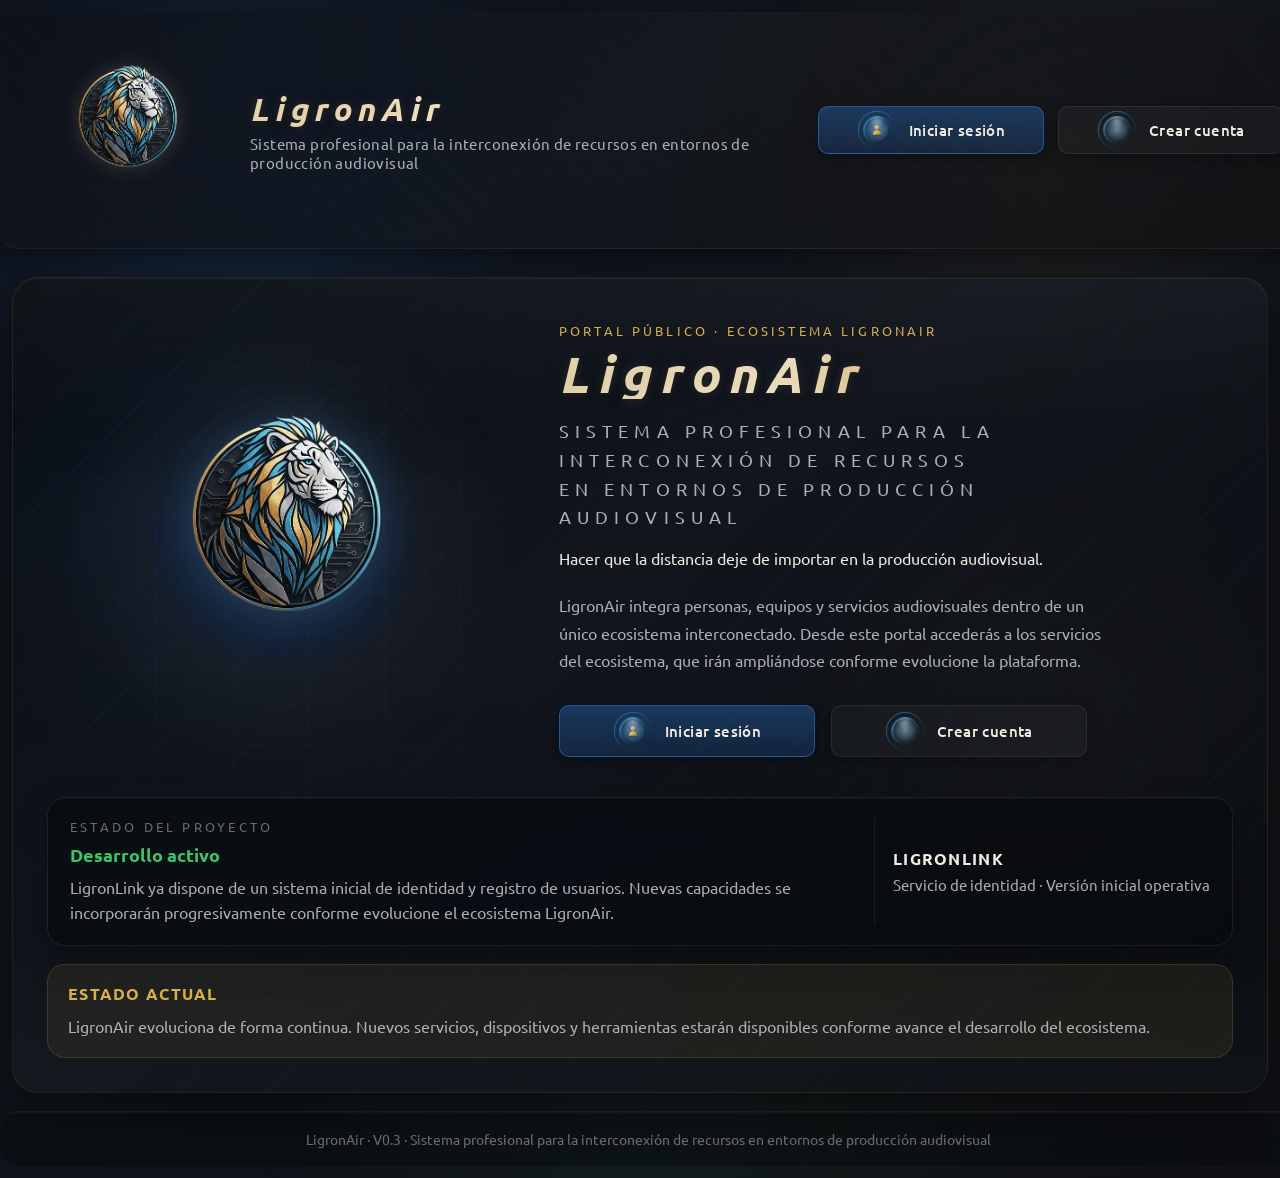
==== index.html @ 3633d700 "Update index.html" ====
<!DOCTYPE html>
<html lang="es">

<head>

    <meta charset="UTF-8" />
    <meta name="viewport" content="width=device-width, initial-scale=1.0" />
    <meta name="theme-color" content="#0c0f14" />

    <title>LigronAir</title>

    <link rel="stylesheet" href="css/variables.css" />
    <link rel="stylesheet" href="css/buttons.css" />
    <link rel="stylesheet" href="css/icons.css" />
    <link rel="stylesheet" href="css/header.css" />
    <link rel="stylesheet" href="css/main.css" />

</head>

<body>

    <div class="page">

        <!-- ===================================================== -->
        <!-- HEADER -->
        <!-- ===================================================== -->

        <header class="ligron-header">

            <div class="header-brand">

                <img
                    class="header-logo"
                    src="ligron.png"
                    alt="LigronAir" />

                <div class="header-text">

                    <h1 class="header-title">
                        LigronAir
                    </h1>

                    <div class="header-subtitle">

                        Sistema profesional para la interconexión de recursos
                        en entornos de producción audiovisual

                    </div>

                </div>

            </div>

            <div
                class="header-actions"
                id="headerActions">

            </div>

        </header>

        <!-- ===================================================== -->
        <!-- CONTENIDO -->
        <!-- ===================================================== -->

        <main class="content">

            <section
                class="hero-shell"
                aria-labelledby="hero-title">

                <div class="hero-grid">

                    <!-- ========================================= -->
                    <!-- LOGO -->
                    <!-- ========================================= -->

                    <div
                        class="hero-mark"
                        aria-hidden="true">

                        <img
                            class="hero-logo"
                            src="ligron.png"
                            alt="" />

                    </div>

                    <!-- ========================================= -->
                    <!-- TEXTO -->
                    <!-- ========================================= -->

                    <div class="hero-copy">

                        <p class="eyebrow">

                            Portal público · Ecosistema LigronAir

                        </p>

                        <h2
                            id="hero-title"
                            class="hero-title">

                            LigronAir

                        </h2>

                        <div class="hero-subtitle">

                            Sistema profesional para la interconexión de recursos
                            en entornos de producción audiovisual

                        </div>

                        <p class="hero-claim">

                            Hacer que la distancia deje de importar
                            en la producción audiovisual.

                        </p>

                        <p class="hero-text">

                            LigronAir integra personas, equipos y servicios audiovisuales
                            dentro de un único ecosistema interconectado.
                            Desde este portal accederás a los servicios del ecosistema,
                            que irán ampliándose conforme evolucione la plataforma.

                        </p>

                        <div class="actions">

                            <a
                                href="login.html"
                                class="ligron-button primary button-with-icon">

                                <img
                                    src="assets/iconos/usuario.svg"
                                    class="icon icon40"
                                    alt=""
                                    aria-hidden="true" />

                                <span>

                                    Iniciar sesión

                                </span>

                            </a>

                            <a
                                href="register.html"
                                class="ligron-button secondary button-with-icon">

                                <img
                                    src="assets/iconos/añadir.svg"
                                    class="icon icon40"
                                    alt=""
                                    aria-hidden="true" />

                                <span>

                                    Crear cuenta

                                </span>

                            </a>

                        </div>

                    </div>

                </div>

                <!-- ========================================= -->
                <!-- ESTADO -->
                <!-- ========================================= -->

                <div
                    class="status-band"
                    aria-label="Estado de la plataforma">

                    <div class="status-copy">

                        <span class="status-label">

                            Estado del proyecto

                        </span>

                        <span class="status-value">

                            Desarrollo activo

                        </span>

                        <span class="status-note">

                            LigronLink ya dispone de un sistema inicial
                            de identidad y registro de usuarios.
                            Nuevas capacidades se incorporarán progresivamente
                            conforme evolucione el ecosistema LigronAir.

                        </span>

                    </div>

                    <div class="status-node">

                        <span class="status-node-title">

                            LigronLink

                        </span>

                        <span class="status-node-subtitle">

                            Servicio de identidad · Versión inicial operativa

                        </span>

                    </div>

                </div>

                <!-- ========================================= -->
                <!-- AVISO -->
                <!-- ========================================= -->

                <div class="notice">

                    <h3>

                        Estado actual

                    </h3>

                    <p>

                        LigronAir evoluciona de forma continua.
                        Nuevos servicios, dispositivos y herramientas
                        estarán disponibles conforme avance el desarrollo
                        del ecosistema.

                    </p>

                </div>

            </section>

        </main>

        <!-- ===================================================== -->
        <!-- FOOTER -->
        <!-- ===================================================== -->

        <footer>

            LigronAir · V0.3

            ·

            Sistema profesional para la interconexión de recursos
            en entornos de producción audiovisual

        </footer>

    </div>

    <script type="module" src="js/header.js"></script>

</body>

</html>
---- css/variables.css ----
/* ==========================================================
   LigronAir Design System
   Archivo: variables.css
   Versión: V1.0
   ========================================================== */

:root {

    /* ======================================================
       TIPOGRAFÍA
       ====================================================== */

    --font-main: "Ubuntu", system-ui, sans-serif;

    /* ======================================================
       COLORES PRINCIPALES
       ====================================================== */

    --color-background: #0c0f14;
    --color-surface: #11151c;
    --color-panel: #171c24;
    --color-panel-light: #1d2430;

    /* ======================================================
       BORDES
       ====================================================== */

    --color-border: rgba(255,255,255,0.08);
    --color-border-hover: rgba(80,140,255,0.35);

    /* ======================================================
       TEXTO
       ====================================================== */

    --color-text: #efece4;
    --color-text-secondary: rgba(210,215,220,0.80);
    --color-text-muted: rgba(180,185,195,0.55);

    /* ======================================================
       IDENTIDAD LIGRONAIR
       ====================================================== */

    --color-primary: #2f8cff;
    --color-primary-hover: #57a6ff;

    --color-success: #43c16b;
    --color-warning: #d6b04d;
    --color-danger: #d95b5b;

    /* ======================================================
       EFECTOS
       ====================================================== */

    --shadow-panel:
        0 8px 24px rgba(0,0,0,.45);

    --shadow-button:
        0 4px 14px rgba(0,0,0,.35);

    --shadow-glow:
        0 0 18px rgba(47,140,255,.20);

    /* ======================================================
       FONDOS
       ====================================================== */

    --gradient-background:

        radial-gradient(
            circle at 20% 20%,
            rgba(40,80,160,.08),
            transparent 45%
        ),

        radial-gradient(
            circle at 80% 70%,
            rgba(180,140,60,.05),
            transparent 50%
        ),

        linear-gradient(
            145deg,
            #0c0f14 0%,
            #11151c 45%,
            #0b0e13 100%
        );

    /* ======================================================
       RADIOS
       ====================================================== */

    --radius-small: 6px;
    --radius-medium: 10px;
    --radius-large: 14px;

    /* ======================================================
       ESPACIADOS
       ====================================================== */

    --space-xs: 4px;
    --space-sm: 8px;
    --space-md: 16px;
    --space-lg: 24px;
    --space-xl: 40px;

    /* ======================================================
       TRANSICIONES
       ====================================================== */

    --transition-fast: .15s ease;
    --transition-normal: .25s ease;
    --transition-slow: .40s ease;

}
---- css/buttons.css ----
/* ==========================================================
   LigronAir Design System
   Archivo: buttons.css
   ========================================================== */

.ligron-button {

    display: inline-flex;

    align-items: center;

    justify-content: center;

    gap: 12px;

    min-width: 180px;

    height: 46px;

    padding: 0 22px;

    font-family: var(--font-main);

    font-size: 15px;

    font-weight: 500;

    letter-spacing: .4px;

    color: var(--color-text);

    background: linear-gradient(
        180deg,
        rgba(255,255,255,.05),
        rgba(255,255,255,.02)
    );

    border: 1px solid var(--color-border);

    border-radius: var(--radius-medium);

    cursor: pointer;

    transition:
        background var(--transition-normal),
        border var(--transition-normal),
        transform var(--transition-fast),
        box-shadow var(--transition-normal);

    box-shadow: var(--shadow-button);

    user-select: none;

    text-decoration: none;
}

/* ==========================================
   HOVER
========================================== */

.ligron-button:hover {

    background:

        linear-gradient(
            180deg,
            rgba(47,140,255,.20),
            rgba(47,140,255,.08)
        );

    border-color: var(--color-border-hover);

    box-shadow:

        var(--shadow-button),

        var(--shadow-glow);

}

/* ==========================================
   CLICK
========================================== */

.ligron-button:active {

    transform: scale(.98);

}

/* ==========================================
   FOCUS
========================================== */

.ligron-button:focus {

    outline: none;

    border-color: var(--color-primary);

}

/* ==========================================
   BOTÓN PRINCIPAL
========================================== */

.ligron-button.primary {

    background:

        linear-gradient(

            180deg,

            rgba(47,140,255,.30),

            rgba(47,140,255,.15)

        );

    border-color:

        rgba(47,140,255,.45);

}

/* ==========================================
   BOTÓN SECUNDARIO
========================================== */

.ligron-button.secondary {

    background:

        rgba(255,255,255,.03);

}

/* ==========================================
   BOTÓN DESACTIVADO
========================================== */

.ligron-button:disabled {

    opacity: .45;

    cursor: default;

    transform: none;

    box-shadow: none;

}
---- css/icons.css ----
/* ==========================================================
   LigronAir
   Iconografía
   ========================================================== */

.icon{

    width:22px;

    height:22px;

    display:inline-block;

    vertical-align:middle;

    user-select:none;

    pointer-events:none;

    flex-shrink:0;

    aspect-ratio:1 / 1;

}

.icon16{ width:16px; height:16px; }
.icon20{ width:20px; height:20px; }
.icon22{ width:22px; height:22px; }
.icon24{ width:24px; height:24px; }
.icon26{ width:26px; height:26px; }
.icon28{ width:28px; height:28px; }
.icon32{ width:32px; height:32px; }
.icon40{ width:40px; height:40px; }
.icon48{ width:48px; height:48px; }

.button-with-icon{

    display:inline-flex;

    align-items:center;

    justify-content:center;

    gap:12px;

}

.button-with-icon .icon{ flex-shrink:0; }
.button-with-icon span{ line-height:1; }

.header-user{

    display:inline-flex;

    align-items:center;

    gap:10px;

    color:var(--color-text, #efece4);

    font-weight:600;

    letter-spacing:.2px;

    white-space:nowrap;

}

.header-user .icon{

    width:24px;

    height:24px;

    opacity:.95;

}

.password-toggle{

    position:absolute;

    right:12px;

    top:38px;

    width:40px;

    height:40px;

    border:none;

    background:transparent;

    padding:0;

    display:inline-flex;

    align-items:center;

    justify-content:center;

    border-radius:10px;

    cursor:pointer;

    color:var(--color-text-secondary, #9fa8b5);

    opacity:.72;

    transition:
        opacity .2s ease,
        transform .2s ease,
        color .2s ease,
        background .2s ease;

}

.password-toggle:hover{

    opacity:1;

    transform:translateY(-1px);

    color:var(--color-text, #efece4);

    background:rgba(255,255,255,.04);

}

.password-toggle:focus-visible{

    outline:2px solid rgba(58,141,255,.45);

    outline-offset:2px;

}

.password-toggle .icon{

    width:22px;

    height:22px;

}
---- css/header.css ----
/* ==========================================================
   LigronAir Design System
   Archivo: header.css
   Header oficial LigronAir Web V0.3
   ========================================================== */

@import url('https://fonts.googleapis.com/css2?family=Ubuntu:wght@300;400;500;700&display=swap');

/* ==========================================================
   HEADER
   ========================================================== */

.ligron-header {

    display: flex;

    align-items: center;

    justify-content: space-between;

    gap: 30px;

    min-height: 120px;

    padding: 18px 28px;

    background: var(--gradient-background);

    border-bottom: 1px solid rgba(180,140,60,.12);

    box-shadow:
        inset 0 0 0 1px rgba(30,60,120,.08),
        0 8px 20px rgba(0,0,0,.35);

    backdrop-filter: blur(14px);

    position: relative;

    overflow: hidden;
}

/* ==========================================================
   TEXTURA
   ========================================================== */

.ligron-header::after{

    content:"";

    position:absolute;

    inset:0;

    pointer-events:none;

    opacity:.55;

    background-image:

        repeating-linear-gradient(

            45deg,

            rgba(255,255,255,.015) 0,

            rgba(255,255,255,.015) 1px,

            transparent 1px,

            transparent 22px

        );

}

/* ==========================================================
   ZONA IZQUIERDA
   ========================================================== */

.header-brand{

    display:flex;

    align-items:center;

    gap:22px;

    z-index:2;

}

.header-logo{

    width:200px;

    height:200px;

    object-fit:contain;

    filter:

        drop-shadow(

            0 0 10px rgba(255,215,120,.18)

        );

}

.header-text{

    display:flex;

    flex-direction:column;

    justify-content:center;

}

.header-title{

    margin:0;

    font-family:var(--font-main);

    font-size:2rem;

    font-weight:700;

    font-style:italic;

    letter-spacing:6px;

    background:

        linear-gradient(

            90deg,

            #e8d9b5,

            #f4e8cc,

            #c6a85a,

            #e8d9b5

        );

    -webkit-background-clip:text;

    -webkit-text-fill-color:transparent;

    text-shadow:

        0 0 10px rgba(180,140,60,.20),

        0 0 40px rgba(40,80,160,.15);

}

.header-subtitle{

    margin-top:4px;

    color:var(--color-text-secondary);

    font-family:var(--font-main);

    font-size:.95rem;

    letter-spacing:.4px;

}

/* ==========================================================
   BOTONES
   ========================================================== */

.header-actions{

    display:flex;

    gap:14px;

    align-items:center;

    z-index:2;

}

/* ==========================================================
   RESPONSIVE
   ========================================================== */

@media (max-width:900px){

    .ligron-header{

        flex-direction:column;

        align-items:flex-start;

        padding:20px;

    }

    .header-brand{

        width:100%;

    }

    .header-actions{

        width:100%;

        justify-content:flex-start;

        flex-wrap:wrap;

    }

    .header-title{

        font-size:1.6rem;

        letter-spacing:4px;

    }

}
---- css/main.css ----
/* ==========================================================
   LigronAir Design System
   Archivo: main.css
   ========================================================== */

/* ==========================================================
   BASE
   ========================================================== */

html {
    width: 100%;
    min-height: 100%;
}

body {
    margin: 0;
    padding: 0;
    min-height: 100vh;
    background:
        radial-gradient(circle at 18% 14%, rgba(47, 140, 255, 0.11), transparent 22%),
        radial-gradient(circle at 82% 12%, rgba(214, 176, 77, 0.07), transparent 20%),
        radial-gradient(circle at 50% 100%, rgba(67, 193, 107, 0.05), transparent 28%),
        var(--gradient-background);
    color: var(--color-text);
    font-family: var(--font-main);
    overflow-x: hidden;
    position: relative;
}

body::before {
    content: "";
    position: fixed;
    inset: -12%;
    pointer-events: none;
    background:
        repeating-linear-gradient(
            90deg,
            transparent 0 118px,
            rgba(255, 255, 255, 0.018) 119px 120px,
            transparent 121px 240px
        ),
        repeating-linear-gradient(
            0deg,
            transparent 0 118px,
            rgba(47, 140, 255, 0.05) 119px 120px,
            transparent 121px 240px
        ),
        linear-gradient(
            135deg,
            transparent 0 49.55%,
            rgba(214, 176, 77, 0.035) 49.55% 50.05%,
            transparent 50.05% 100%
        );
    opacity: 0.28;
    transform: rotate(-6deg);
    filter: blur(0.15px);
}

.page {
    display: flex;
    flex-direction: column;
    min-height: 100vh;
    position: relative;
    z-index: 1;
}

/* ==========================================================
   HEADER SHELL
   ========================================================== */

.ligron-header {
    width: min(1360px, calc(100% - 24px));
    margin: 12px auto 0;
    border-radius: 18px;
}

.header-brand {
    z-index: 2;
}

.header-actions {
    z-index: 2;
}

/* ==========================================================
   CONTENT
   ========================================================== */

.content {
    flex: 1;
    display: flex;
    justify-content: center;
    align-items: center;
    padding: 28px 12px 18px;
}

/* ==========================================================
   HERO SHELL
   ========================================================== */

.hero-shell {
    width: min(1360px, calc(100% - 24px));
    border-radius: 26px;
    position: relative;
    overflow: hidden;
    padding: 34px;
    background:
        linear-gradient(
            145deg,
            rgba(10, 13, 18, 0.92) 0%,
            rgba(17, 21, 28, 0.82) 42%,
            rgba(11, 14, 19, 0.94) 100%
        );
    border: 1px solid rgba(180, 140, 60, 0.14);
    box-shadow:
        0 18px 50px rgba(0, 0, 0, 0.46),
        inset 0 1px 0 rgba(255, 255, 255, 0.05);
    backdrop-filter: blur(18px);
}

.hero-shell::before {
    content: "";
    position: absolute;
    inset: -20%;
    pointer-events: none;
    background:
        radial-gradient(circle at 24% 36%, rgba(47, 140, 255, 0.18), transparent 18%),
        radial-gradient(circle at 74% 54%, rgba(214, 176, 77, 0.08), transparent 20%),
        repeating-linear-gradient(
            135deg,
            transparent 0 22px,
            rgba(47, 140, 255, 0.08) 23px 24px,
            transparent 25px 64px
        );
    opacity: 0.35;
    filter: blur(0.2px);
}

.hero-shell::after {
    content: "";
    position: absolute;
    inset: 0;
    pointer-events: none;
    background:
        linear-gradient(
            180deg,
            rgba(255, 255, 255, 0.03) 0%,
            transparent 18%,
            transparent 82%,
            rgba(255, 255, 255, 0.02) 100%
        );
}

/* ==========================================================
   HERO GRID
   ========================================================== */

.hero-grid {
    position: relative;
    z-index: 1;
    display: grid;
    grid-template-columns: minmax(300px, 480px) 1fr;
    gap: 32px;
    align-items: center;
}

.hero-mark {
    position: relative;
    min-height: 420px;
    display: flex;
    align-items: center;
    justify-content: center;
}

.hero-mark::before {
    content: "";
    position: absolute;
    width: clamp(320px, 42vw, 560px);
    aspect-ratio: 1;
    border-radius: 50%;
    background:
        radial-gradient(circle at 50% 50%, rgba(47, 140, 255, 0.22) 0%, rgba(47, 140, 255, 0.12) 24%, rgba(255, 255, 255, 0.03) 37%, transparent 64%);
    filter: blur(1px);
    opacity: 0.95;
}

.hero-mark::after {
    content: "";
    position: absolute;
    width: clamp(360px, 50vw, 640px);
    height: clamp(360px, 50vw, 640px);
    border-radius: 50%;
    background:
        repeating-linear-gradient(
            90deg,
            transparent 0 36px,
            rgba(47, 140, 255, 0.18) 37px 38px,
            transparent 39px 76px
        ),
        repeating-linear-gradient(
            0deg,
            transparent 0 36px,
            rgba(214, 176, 77, 0.10) 37px 38px,
            transparent 39px 76px
        );
    opacity: 0.18;
    mask-image: radial-gradient(circle, black 0 44%, transparent 71%);
    -webkit-mask-image: radial-gradient(circle, black 0 44%, transparent 71%);
}

.hero-logo {
    width: clamp(220px, 30vw, 420px);
    max-width: 100%;
    height: auto;
    object-fit: contain;
    z-index: 1;
    position: relative;
    filter:
        drop-shadow(0 0 24px rgba(47, 140, 255, 0.14))
        drop-shadow(0 0 20px rgba(214, 176, 77, 0.10));
}

.hero-copy {
    position: relative;
    z-index: 1;
    padding: 10px 0;
}

.eyebrow {
    margin: 0 0 10px 0;
    color: var(--color-warning);
    font-size: 0.82rem;
    letter-spacing: 0.24em;
    text-transform: uppercase;
}

.hero-title {
    margin: 0;
    font-size: clamp(2.4rem, 4vw, 4.4rem);
    font-weight: 700;
    font-style: italic;
    letter-spacing: 0.18em;
    line-height: 0.98;
    background:
        linear-gradient(
            90deg,
            #e8d9b5 0%,
            #f4e8cc 34%,
            #c6a85a 60%,
            #e8d9b5 100%
        );
    -webkit-background-clip: text;
    -webkit-text-fill-color: transparent;
    text-shadow:
        0 0 10px rgba(180, 140, 60, 0.16),
        0 0 34px rgba(40, 80, 160, 0.10);
}

.hero-subtitle {
    margin-top: 18px;
    color: var(--color-text-secondary);
    font-size: clamp(1rem, 1.5vw, 1.12rem);
    letter-spacing: 0.34em;
    text-transform: uppercase;
    line-height: 1.6;
    max-width: 28rem;
}

.hero-text {
    margin: 24px 0 0;
    max-width: 34rem;
    color: var(--color-text-secondary);
    line-height: 1.7;
    font-size: 1.02rem;
}

/* ==========================================================
   ACTIONS
   ========================================================== */

.actions {
    margin-top: 30px;
    display: flex;
    gap: 16px;
    flex-wrap: wrap;
    justify-content: flex-start;
}

.hero-copy .ligron-button {
    min-width: 210px;
    height: 50px;
}

/* ==========================================================
   STATUS BAND
   ========================================================== */

.status-band {
    margin-top: 30px;
    position: relative;
    z-index: 1;
    display: grid;
    grid-template-columns: 1.4fr auto;
    gap: 18px;
    align-items: stretch;
    padding: 20px 22px;
    border-radius: 18px;
    background: rgba(7, 10, 14, 0.56);
    border: 1px solid rgba(255, 255, 255, 0.08);
    box-shadow:
        inset 0 1px 0 rgba(255, 255, 255, 0.04),
        0 14px 34px rgba(0, 0, 0, 0.28);
    backdrop-filter: blur(14px);
}

.status-copy {
    display: flex;
    flex-direction: column;
    gap: 8px;
}

.status-label {
    font-size: 0.84rem;
    text-transform: uppercase;
    letter-spacing: 0.24em;
    color: var(--color-text-muted);
}

.status-value {
    font-size: 1.15rem;
    font-weight: 600;
    color: var(--color-success);
    text-shadow: 0 0 10px rgba(67, 193, 107, 0.18);
}

.status-note {
    color: var(--color-text-secondary);
    line-height: 1.55;
    max-width: 55rem;
}

.status-node {
    min-width: 250px;
    display: flex;
    flex-direction: column;
    justify-content: center;
    gap: 6px;
    padding-left: 18px;
    border-left: 1px solid rgba(255, 255, 255, 0.08);
}

.status-node-title {
    color: var(--color-text);
    font-weight: 600;
    letter-spacing: 0.08em;
    text-transform: uppercase;
}

.status-node-subtitle {
    color: var(--color-text-secondary);
    font-size: 0.92rem;
}

/* ==========================================================
   NOTICE
   ========================================================== */

.notice {
    margin-top: 18px;
    padding: 18px 20px;
    border-radius: 18px;
    border-left: 4px solid var(--color-warning);
    background: rgba(214, 176, 77, 0.08);
    border: 1px solid rgba(214, 176, 77, 0.16);
    text-align: left;
    position: relative;
    z-index: 1;
}

.notice h3 {
    margin: 0 0 10px 0;
    color: var(--color-warning);
    font-size: 1rem;
    letter-spacing: 0.08em;
    text-transform: uppercase;
}

.notice p {
    margin: 0;
    color: var(--color-text-secondary);
    line-height: 1.6;
}

/* ==========================================================
   FOOTER
   ========================================================== */

footer {
    width: min(1360px, calc(100% - 24px));
    margin: 0 auto 12px;
    padding: 18px 20px;
    text-align: center;
    color: var(--color-text-muted);
    font-size: 0.88rem;
    border-top: 1px solid rgba(255, 255, 255, 0.06);
    border-radius: 18px;
    background: rgba(7, 10, 14, 0.34);
    box-shadow: inset 0 1px 0 rgba(255, 255, 255, 0.03);
    backdrop-filter: blur(10px);
}

/* ==========================================================
   RESPONSIVE
   ========================================================== */

@media (max-width: 1100px) {
    .hero-grid {
        grid-template-columns: 1fr;
        gap: 18px;
    }

    .hero-mark {
        min-height: 320px;
    }

    .hero-copy {
        padding-top: 0;
    }

    .hero-subtitle {
        max-width: 100%;
    }

    .status-band {
        grid-template-columns: 1fr;
    }

    .status-node {
        min-width: 0;
        padding-left: 0;
        padding-top: 14px;
        border-left: 0;
        border-top: 1px solid rgba(255, 255, 255, 0.08);
    }
}

@media (max-width: 768px) {
    .ligron-header {
        width: calc(100% - 16px);
        border-radius: 16px;
    }

    .content {
        padding: 16px 8px 12px;
    }

    .hero-shell {
        width: calc(100% - 16px);
        padding: 22px 16px;
        border-radius: 20px;
    }

    .hero-mark {
        min-height: 250px;
    }

    .hero-title {
        letter-spacing: 0.12em;
    }

    .hero-subtitle {
        letter-spacing: 0.22em;
    }

    .actions {
        flex-direction: column;
        align-items: stretch;
    }

    .hero-copy .ligron-button {
        width: 100%;
        min-width: 0;
    }

    .status-band {
        padding: 18px 16px;
    }

    footer {
        width: calc(100% - 16px);
        margin-bottom: 8px;
    }
}
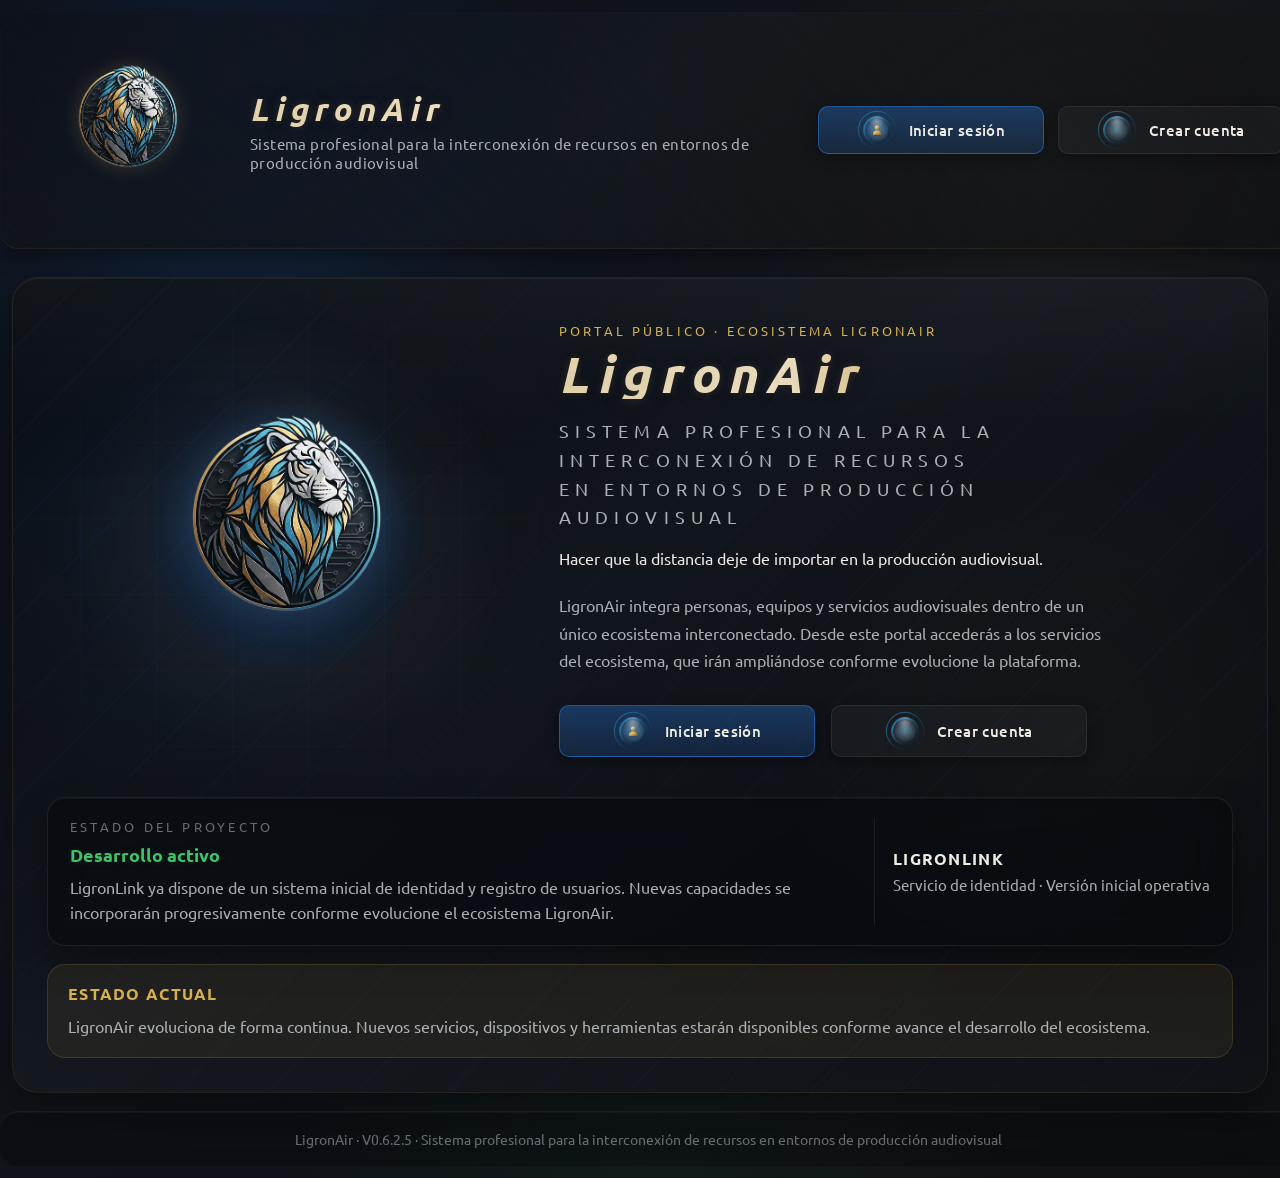
==== commit e8849bb2: "devices+actual index" ====
--- a/index.html
+++ b/index.html
@@ -257,7 +257,7 @@
 
         <footer>
 
-            LigronAir · V0.3
+            LigronAir · V0.6.2.5
 
             ·
 
@@ -268,6 +268,18 @@
 
     </div>
 
+<script type="module">
+
+import { getUser } from "./js/session.js";
+
+if (getUser()) {
+
+    window.location.replace("home.html");
+
+}
+
+</script>
+
     <script type="module" src="js/header.js"></script>
 
 </body>
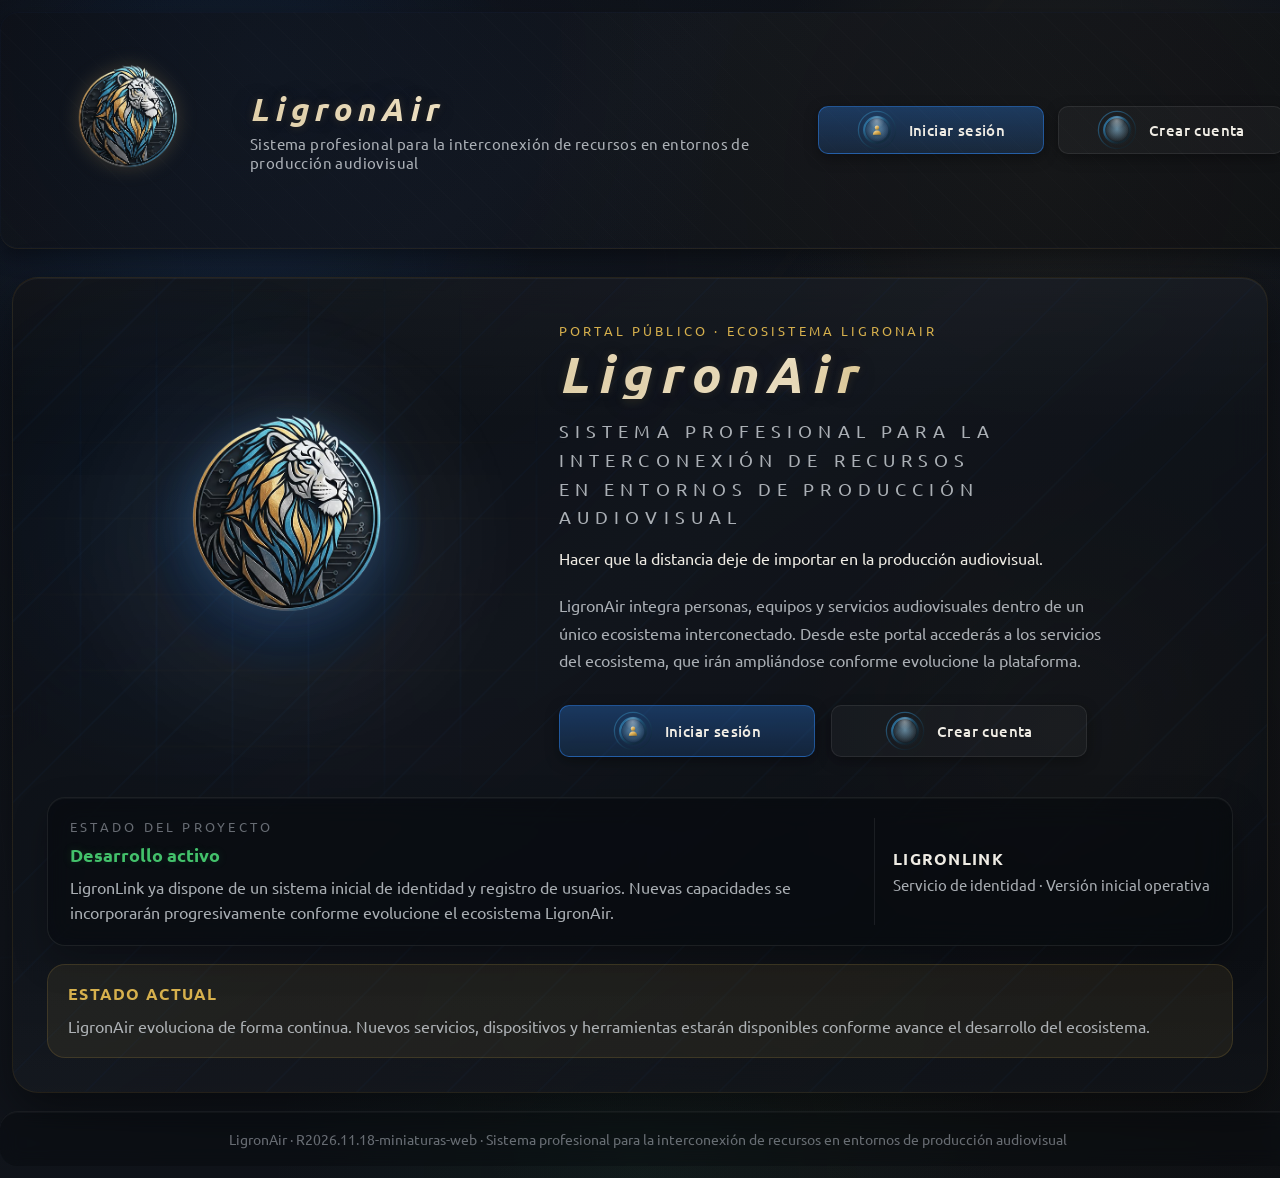
==== commit 289d39a3: "pool miniaturas" ====
--- a/index.html
+++ b/index.html
@@ -257,7 +257,7 @@
 
         <footer>
 
-            LigronAir · V0.6.2.5
+            LigronAir · R2026.11.18-miniaturas-web
 
             ·
 
@@ -284,4 +284,4 @@
 
 </body>
 
-</html>+</html>
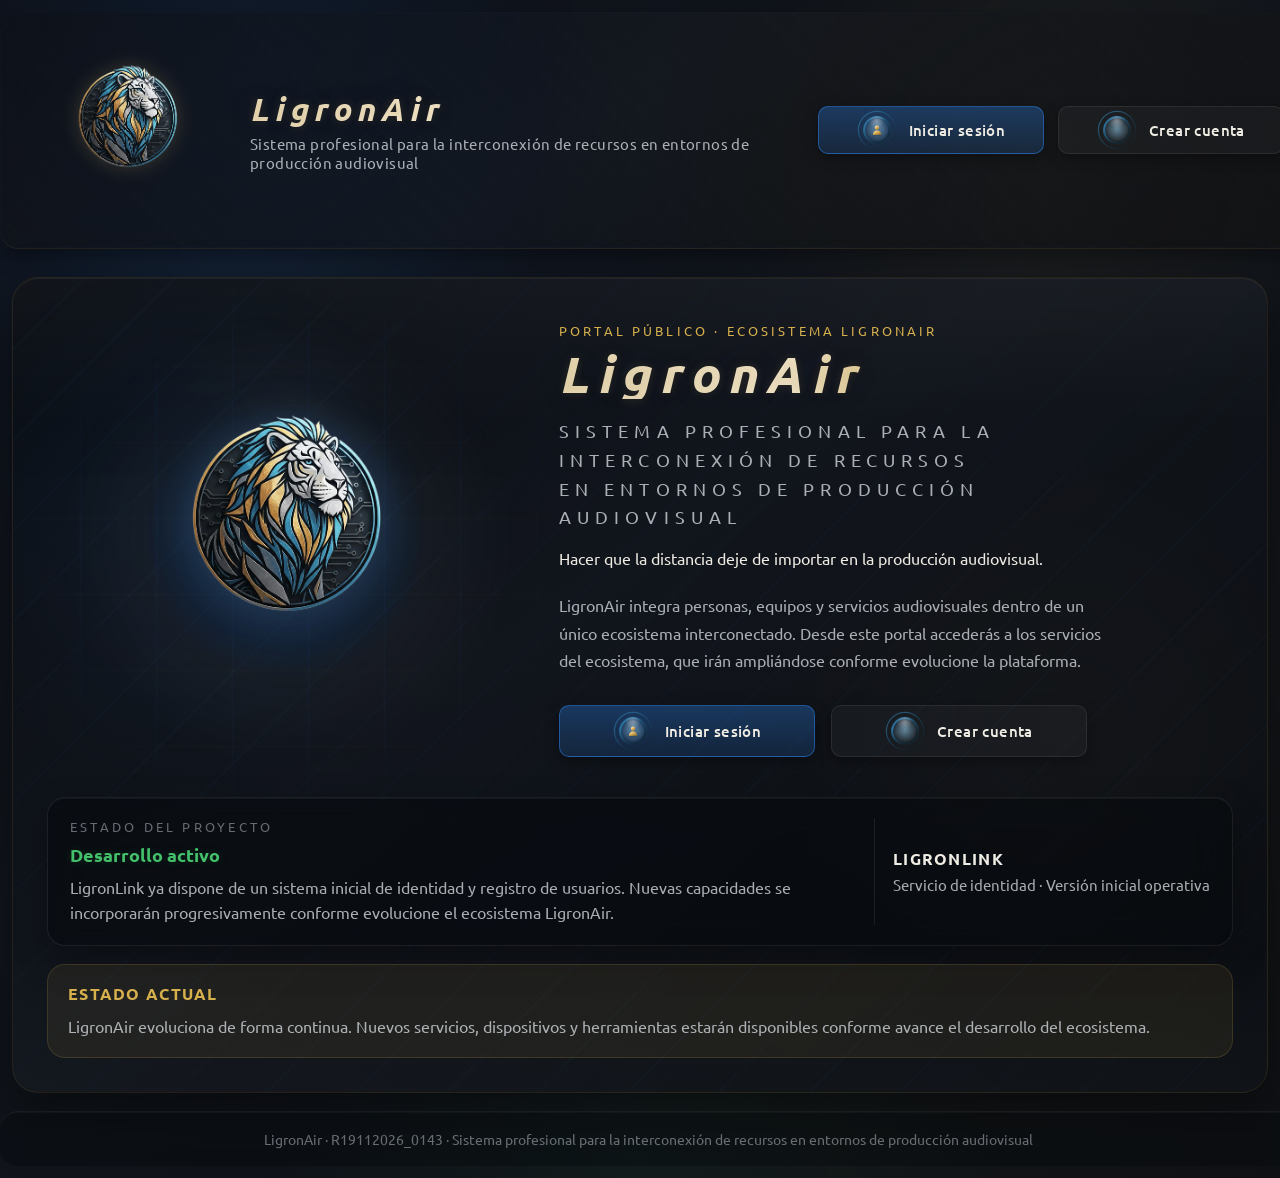
==== commit 1e518de8: "Version web 19112026_0143" ====
--- a/index.html
+++ b/index.html
@@ -257,7 +257,7 @@
 
         <footer>
 
-            LigronAir · R2026.11.18-miniaturas-web
+            LigronAir · R19112026_0143
 
             ·
 
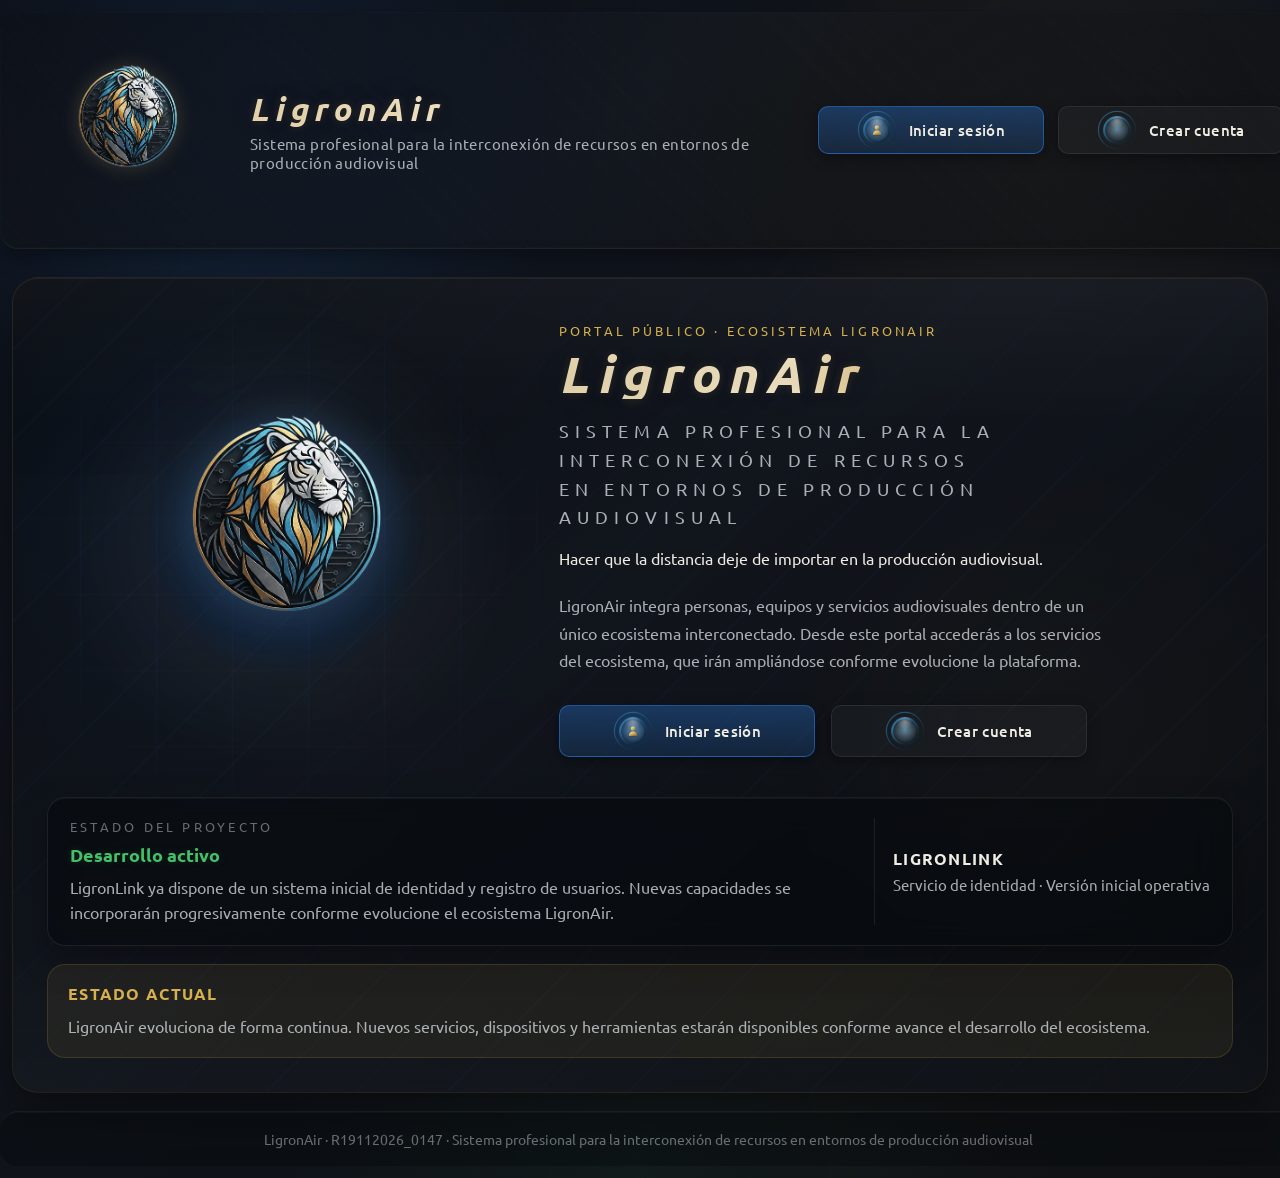
==== commit 428d1dab: "Version web 19112026_0147" ====
--- a/index.html
+++ b/index.html
@@ -257,7 +257,7 @@
 
         <footer>
 
-            LigronAir · R19112026_0143
+            LigronAir · R19112026_0147
 
             ·
 
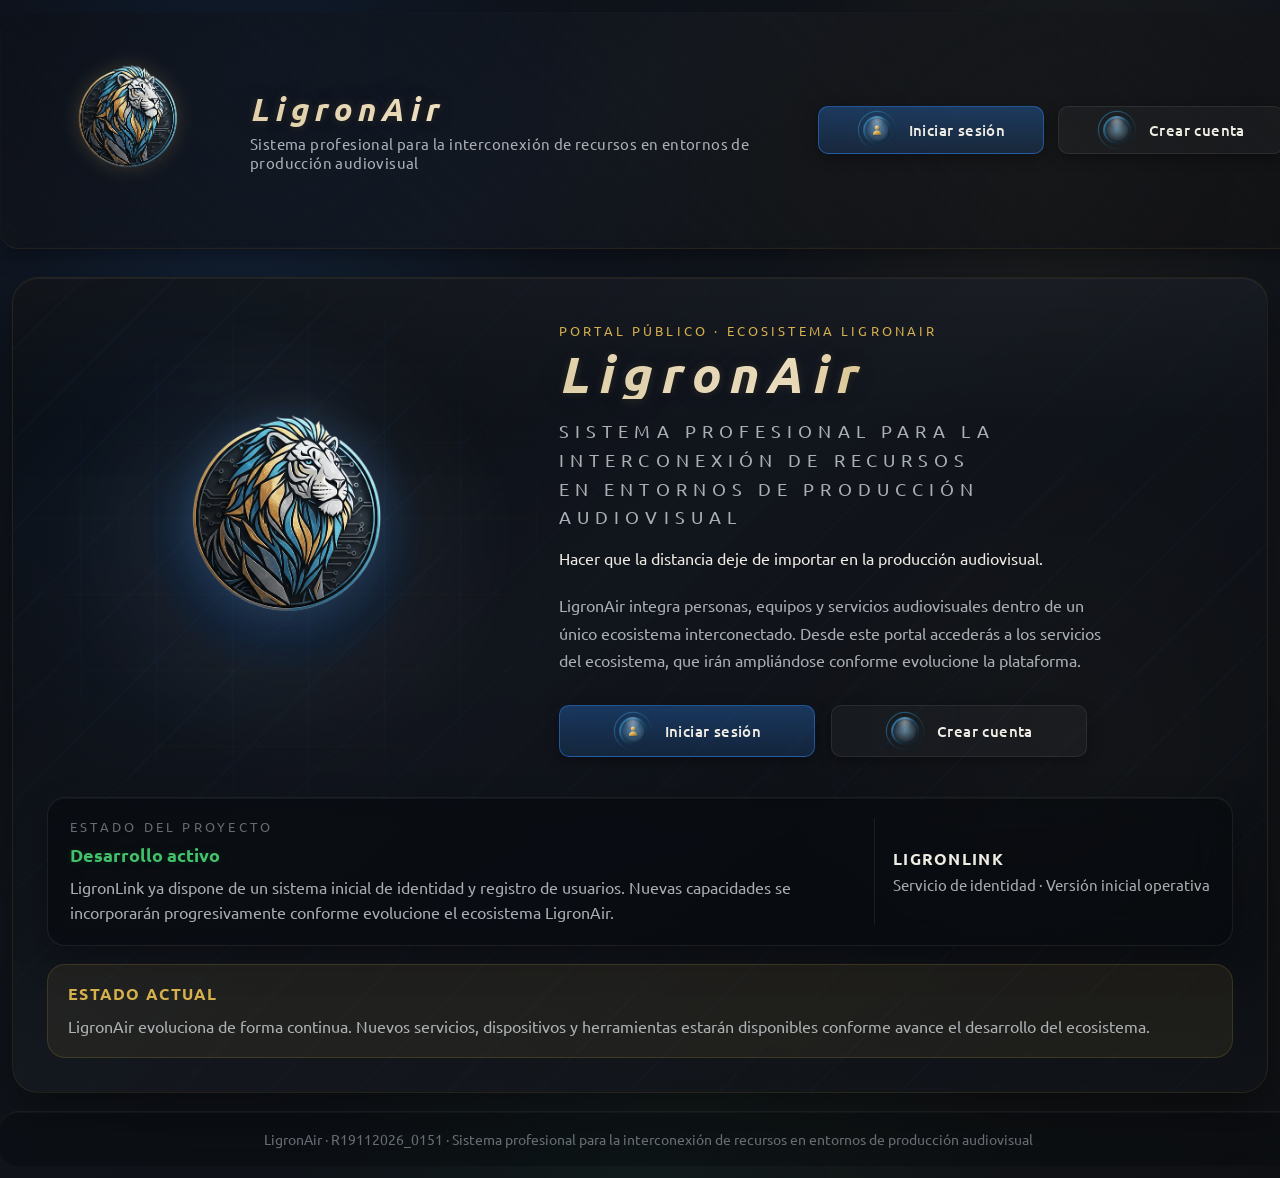
==== commit 9ba8453b: "Version web 19112026_0151" ====
--- a/index.html
+++ b/index.html
@@ -257,7 +257,7 @@
 
         <footer>
 
-            LigronAir · R19112026_0147
+            LigronAir · R19112026_0151
 
             ·
 
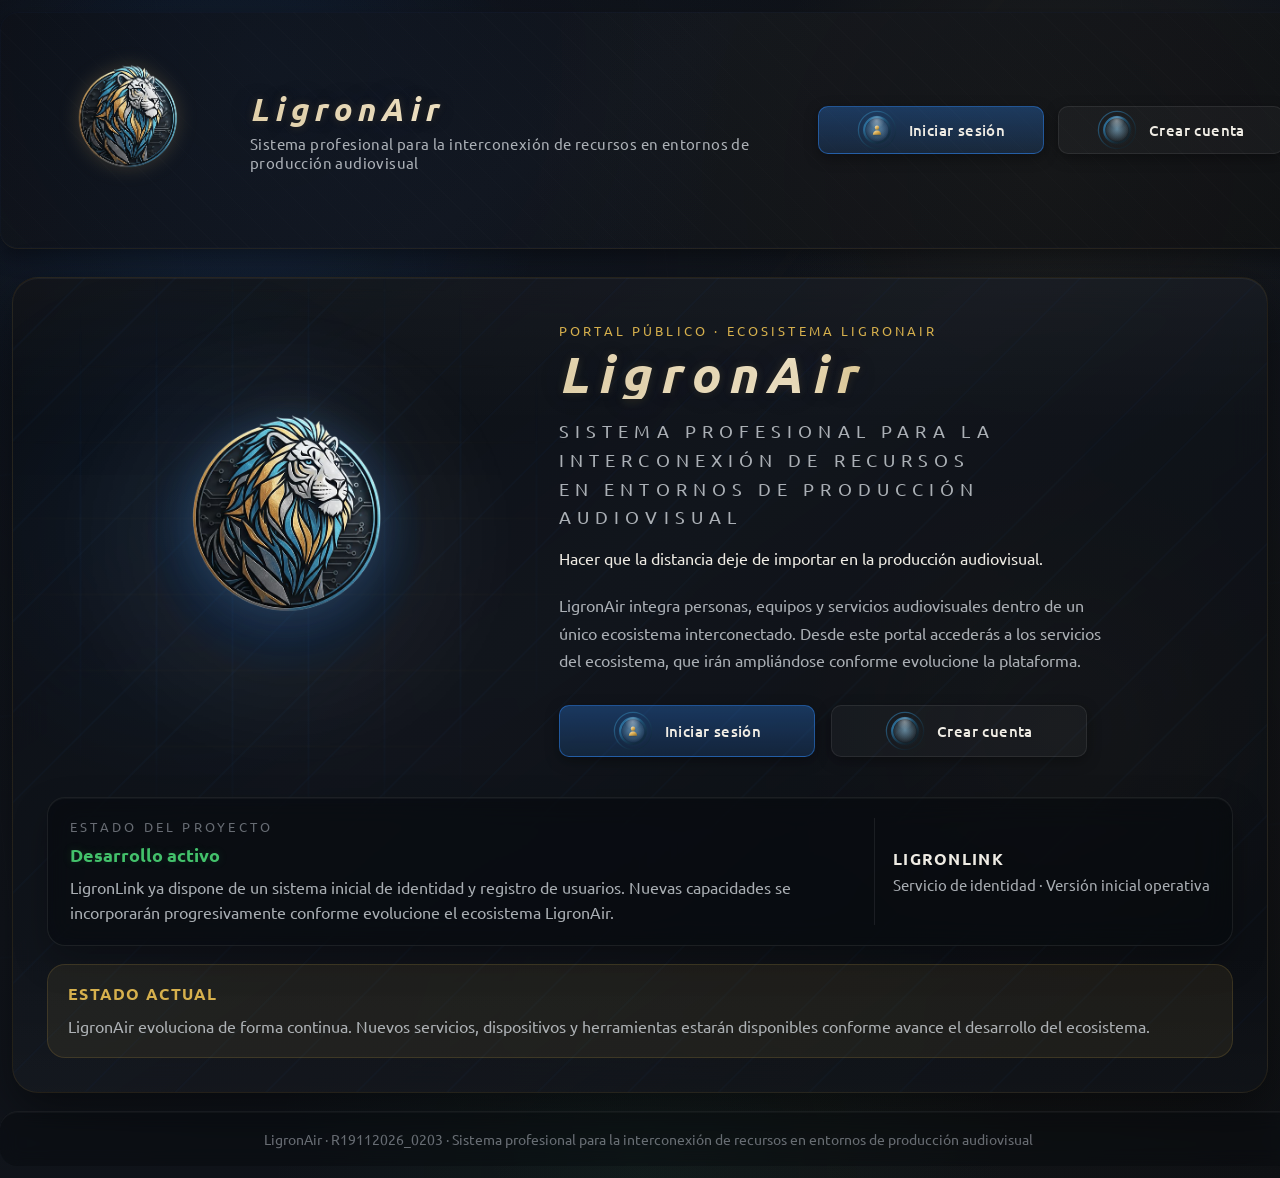
==== commit b5451009: "Version web 19112026_0203" ====
--- a/index.html
+++ b/index.html
@@ -257,7 +257,7 @@
 
         <footer>
 
-            LigronAir · R19112026_0151
+            LigronAir · R19112026_0203
 
             ·
 
